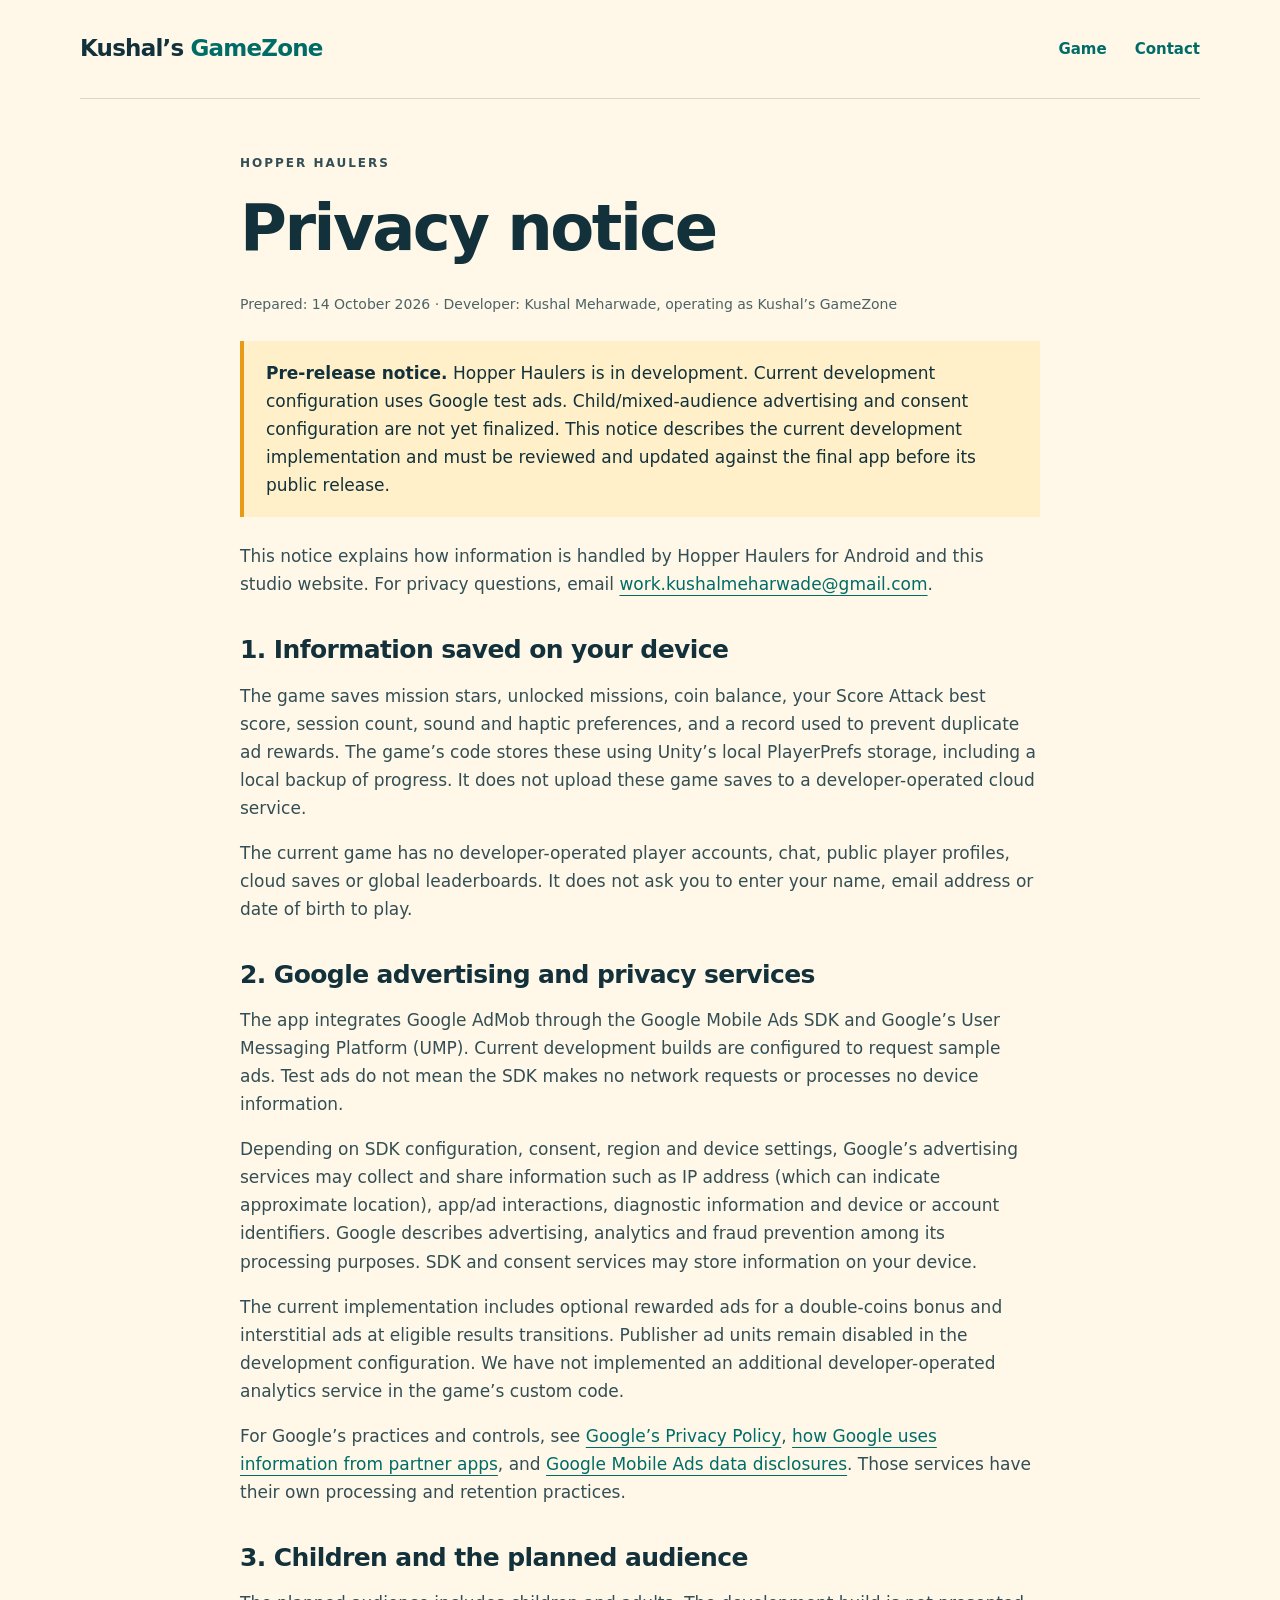
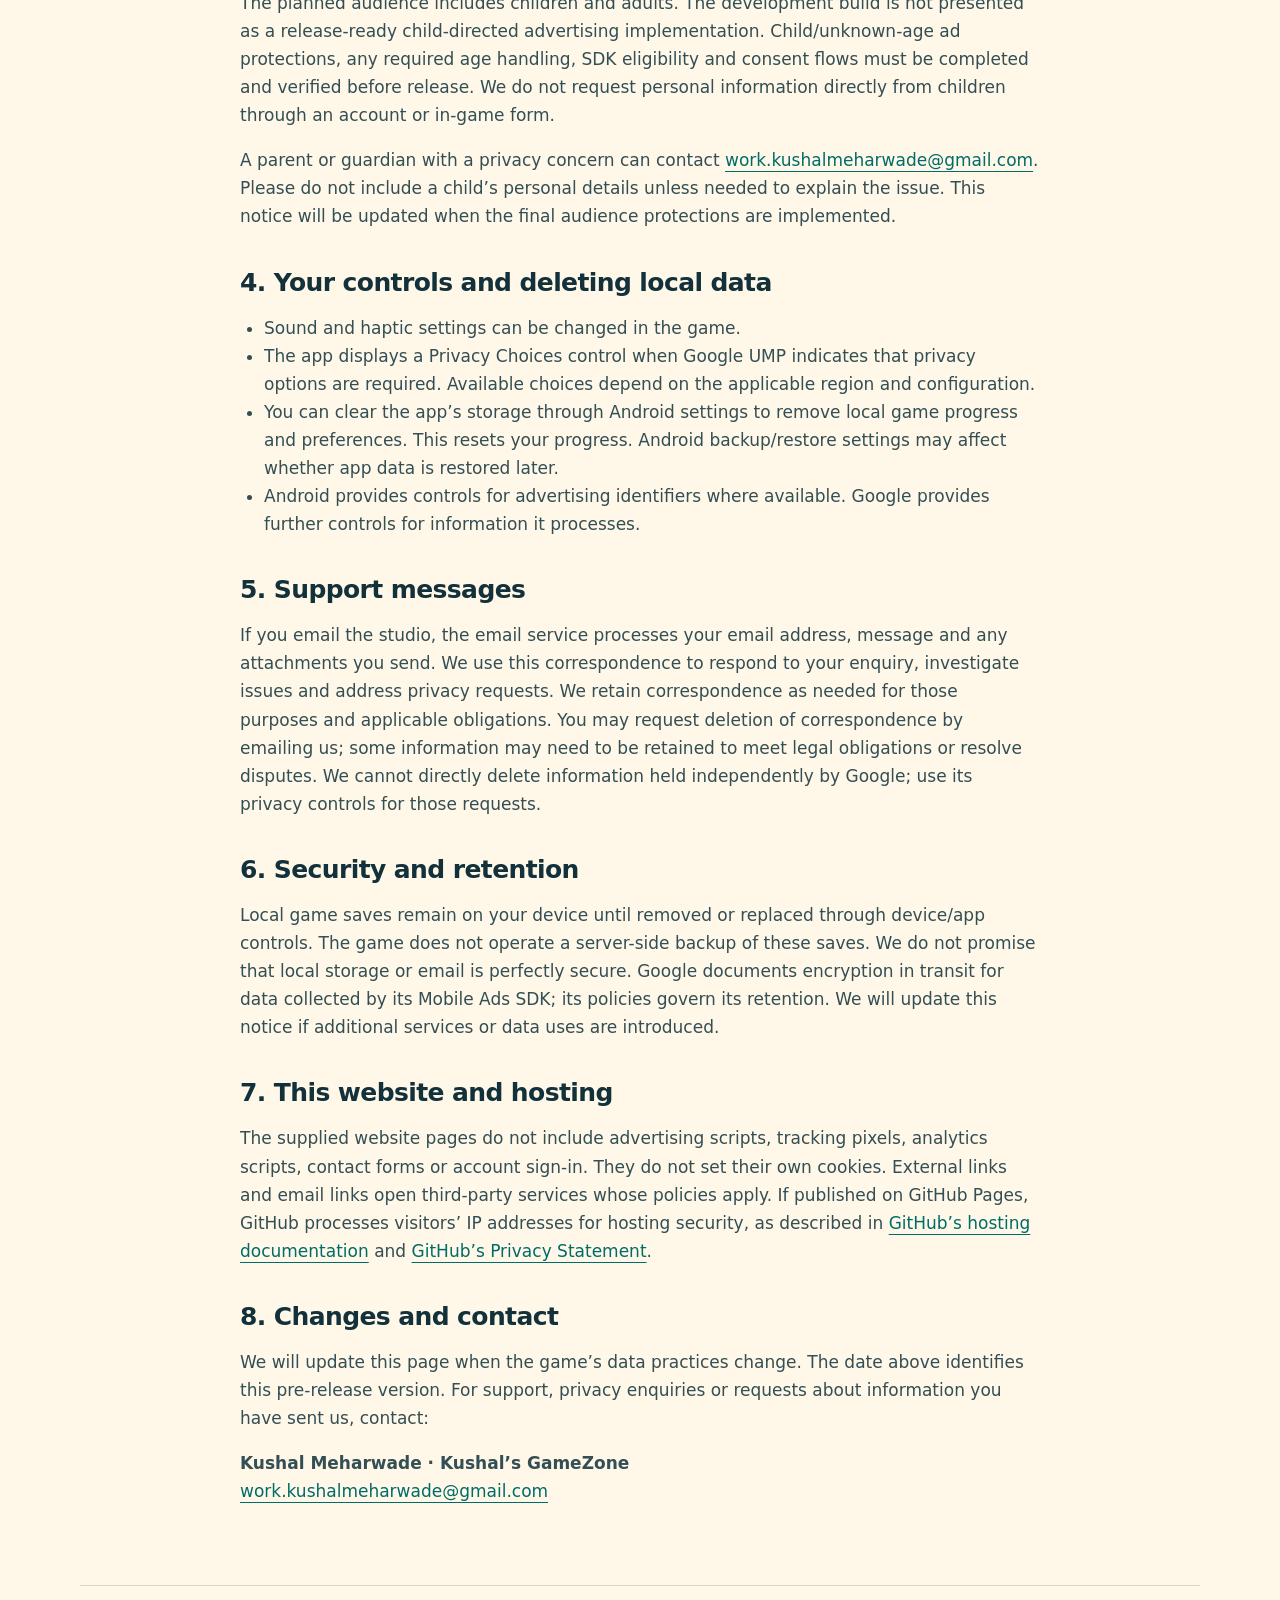
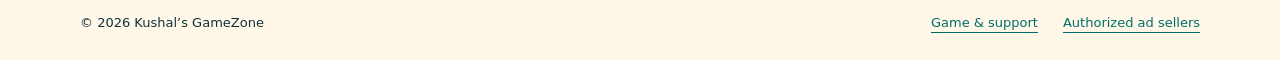
==== privacy.html @ 3ba084a1 "Publish studio website, pre-release privacy notice and app-ads.txt" ====
<!doctype html>
<html lang="en">
<head><meta charset="utf-8"><meta name="viewport" content="width=device-width, initial-scale=1"><title>Hopper Haulers Privacy Notice · Kushal’s GameZone</title><meta name="description" content="Pre-release privacy information for Hopper Haulers by Kushal’s GameZone, including local saves, advertising services and contact details."><link rel="stylesheet" href="styles.css"><link rel="icon" href="hopper-haulers.png"></head>
<body><a class="skip" href="#main">Skip to content</a><header class="site-header wrap"><a class="brand" href="./">Kushal’s <span>GameZone</span></a><nav aria-label="Main navigation"><a href="./">Game</a><a href="mailto:work.kushalmeharwade@gmail.com">Contact</a></nav></header>
<main id="main" class="policy wrap"><p class="eyebrow">Hopper Haulers</p><h1>Privacy notice</h1><p class="meta">Prepared: 14 October 2026 · Developer: Kushal Meharwade, operating as Kushal’s GameZone</p>
<div class="notice"><strong>Pre-release notice.</strong> Hopper Haulers is in development. Current development configuration uses Google test ads. Child/mixed-audience advertising and consent configuration are not yet finalized. This notice describes the current development implementation and must be reviewed and updated against the final app before its public release.</div>
<p>This notice explains how information is handled by Hopper Haulers for Android and this studio website. For privacy questions, email <a href="mailto:work.kushalmeharwade@gmail.com">work.kushalmeharwade@gmail.com</a>.</p>
<h2>1. Information saved on your device</h2><p>The game saves mission stars, unlocked missions, coin balance, your Score Attack best score, session count, sound and haptic preferences, and a record used to prevent duplicate ad rewards. The game’s code stores these using Unity’s local PlayerPrefs storage, including a local backup of progress. It does not upload these game saves to a developer-operated cloud service.</p>
<p>The current game has no developer-operated player accounts, chat, public player profiles, cloud saves or global leaderboards. It does not ask you to enter your name, email address or date of birth to play.</p>
<h2>2. Google advertising and privacy services</h2><p>The app integrates Google AdMob through the Google Mobile Ads SDK and Google’s User Messaging Platform (UMP). Current development builds are configured to request sample ads. Test ads do not mean the SDK makes no network requests or processes no device information.</p>
<p>Depending on SDK configuration, consent, region and device settings, Google’s advertising services may collect and share information such as IP address (which can indicate approximate location), app/ad interactions, diagnostic information and device or account identifiers. Google describes advertising, analytics and fraud prevention among its processing purposes. SDK and consent services may store information on your device.</p>
<p>The current implementation includes optional rewarded ads for a double-coins bonus and interstitial ads at eligible results transitions. Publisher ad units remain disabled in the development configuration. We have not implemented an additional developer-operated analytics service in the game’s custom code.</p>
<p>For Google’s practices and controls, see <a href="https://policies.google.com/privacy">Google’s Privacy Policy</a>, <a href="https://policies.google.com/technologies/partner-sites">how Google uses information from partner apps</a>, and <a href="https://developers.google.com/admob/unity/privacy/play-data-disclosure">Google Mobile Ads data disclosures</a>. Those services have their own processing and retention practices.</p>
<h2>3. Children and the planned audience</h2><p>The planned audience includes children and adults. The development build is not presented as a release-ready child-directed advertising implementation. Child/unknown-age ad protections, any required age handling, SDK eligibility and consent flows must be completed and verified before release. We do not request personal information directly from children through an account or in-game form.</p>
<p>A parent or guardian with a privacy concern can contact <a href="mailto:work.kushalmeharwade@gmail.com">work.kushalmeharwade@gmail.com</a>. Please do not include a child’s personal details unless needed to explain the issue. This notice will be updated when the final audience protections are implemented.</p>
<h2>4. Your controls and deleting local data</h2><ul><li>Sound and haptic settings can be changed in the game.</li><li>The app displays a Privacy Choices control when Google UMP indicates that privacy options are required. Available choices depend on the applicable region and configuration.</li><li>You can clear the app’s storage through Android settings to remove local game progress and preferences. This resets your progress. Android backup/restore settings may affect whether app data is restored later.</li><li>Android provides controls for advertising identifiers where available. Google provides further controls for information it processes.</li></ul>
<h2>5. Support messages</h2><p>If you email the studio, the email service processes your email address, message and any attachments you send. We use this correspondence to respond to your enquiry, investigate issues and address privacy requests. We retain correspondence as needed for those purposes and applicable obligations. You may request deletion of correspondence by emailing us; some information may need to be retained to meet legal obligations or resolve disputes. We cannot directly delete information held independently by Google; use its privacy controls for those requests.</p>
<h2>6. Security and retention</h2><p>Local game saves remain on your device until removed or replaced through device/app controls. The game does not operate a server-side backup of these saves. We do not promise that local storage or email is perfectly secure. Google documents encryption in transit for data collected by its Mobile Ads SDK; its policies govern its retention. We will update this notice if additional services or data uses are introduced.</p>
<h2>7. This website and hosting</h2><p>The supplied website pages do not include advertising scripts, tracking pixels, analytics scripts, contact forms or account sign-in. They do not set their own cookies. External links and email links open third-party services whose policies apply. If published on GitHub Pages, GitHub processes visitors’ IP addresses for hosting security, as described in <a href="https://docs.github.com/en/pages/getting-started-with-github-pages/what-is-github-pages#data-collection">GitHub’s hosting documentation</a> and <a href="https://docs.github.com/en/site-policy/privacy-policies/github-general-privacy-statement">GitHub’s Privacy Statement</a>.</p>
<h2>8. Changes and contact</h2><p>We will update this page when the game’s data practices change. The date above identifies this pre-release version. For support, privacy enquiries or requests about information you have sent us, contact:</p><p><strong>Kushal Meharwade · Kushal’s GameZone</strong><br><a href="mailto:work.kushalmeharwade@gmail.com">work.kushalmeharwade@gmail.com</a></p>
</main><footer class="site-footer wrap"><span>© 2026 Kushal’s GameZone</span><a href="./">Game &amp; support</a><a href="app-ads.txt">Authorized ad sellers</a></footer></body></html>
---- styles.css ----
:root{--paper:#fff8e9;--ink:#12313b;--teal:#006c68;--orange:#e79a16;--line:#d9d7c8;--muted:#4c6366}*{box-sizing:border-box}html{scroll-behavior:smooth;scroll-padding-top:24px}body{margin:0;background:var(--paper);color:var(--ink);font:17px/1.65 system-ui,-apple-system,BlinkMacSystemFont,"Segoe UI",sans-serif}a{color:var(--teal);text-underline-offset:5px}a:focus-visible{outline:3px solid var(--orange);outline-offset:6px}.wrap{width:min(1120px,calc(100% - 64px));margin-inline:auto}.skip{position:absolute;left:16px;top:-90px;z-index:5;background:white;padding:12px}.skip:focus{top:12px}.site-header{display:flex;align-items:center;justify-content:space-between;padding-block:30px;border-bottom:1px solid var(--line);gap:24px}.brand{text-decoration:none;font-size:23px;font-weight:850;color:var(--ink);letter-spacing:-.8px}.brand span{color:var(--teal)}nav{display:flex;gap:28px}nav a{font-size:15px;text-decoration:none;font-weight:650}.hero{display:grid;grid-template-columns:1.1fr 1fr;align-items:center;gap:70px;padding-block:80px 90px}.eyebrow{color:var(--teal);text-transform:uppercase;letter-spacing:2px;font-size:12px;font-weight:800;margin:0 0 20px}h1{font-size:clamp(70px,9vw,122px);line-height:.99;letter-spacing:-7px;margin:0 0 30px;font-weight:900}h1 span{color:var(--teal)}.intro{font-size:21px;max-width:450px}.release{font-size:14px;font-weight:650;color:var(--muted)}.release span{color:var(--orange);margin-right:7px}.actions{display:flex;align-items:center;gap:24px;flex-wrap:wrap;margin-top:28px}.button{display:inline-flex;gap:32px;align-items:center;background:var(--teal);color:white;padding:15px 23px;border-radius:8px;text-decoration:none;font-weight:700}.button:hover{background:#00524f}.text-link{font-weight:700;font-size:15px}.game-art{margin:0;transform:rotate(2deg)}.game-art img{width:100%;height:auto;display:block;border-radius:32px;box-shadow:12px 16px 0 #f2d794;border:3px solid var(--ink)}figcaption{padding-top:30px;font-size:13px;font-weight:850;letter-spacing:1px;text-align:center}figcaption span{display:block;font-weight:450;letter-spacing:0;color:var(--muted)}.game-section{background:#e8efdf;border-block:1px solid #d0decd;padding-block:65px}h2{font-size:clamp(32px,4.5vw,50px);line-height:1.13;letter-spacing:-1.7px;margin:0 0 24px}.features{display:grid;grid-template-columns:repeat(3,1fr);gap:40px;margin-block:44px}.features article{border-top:2px solid #adc4b5;padding-top:18px}.number{color:var(--teal);font-size:13px;font-weight:800}h3{font-size:23px;margin:13px 0 10px}.features p{margin:0;color:#36534f}.small{font-size:13px;color:var(--muted);max-width:650px}.support{display:grid;grid-template-columns:1.5fr 1fr;gap:80px;padding-block:80px}.email{font-size:clamp(15px,2.2vw,22px);font-weight:750;overflow-wrap:anywhere}.support aside{border-left:1px solid var(--line);padding-left:35px;padding-top:6px}.site-footer{border-top:1px solid var(--line);display:flex;gap:25px;align-items:center;padding-block:26px;font-size:13px;flex-wrap:wrap}.site-footer span{margin-right:auto}.policy{max-width:800px;margin:55px auto 80px}.policy h1{font-size:clamp(38px,6vw,64px);letter-spacing:-2.5px;line-height:1.08}.policy h2{font-size:25px;letter-spacing:-.6px;margin:38px 0 12px}.policy p,.policy li{color:#334e54}.notice{background:#fff0c9;border-left:4px solid var(--orange);padding:18px 22px;margin:25px 0}.policy ul{padding-left:24px}.policy .meta{font-size:14px;color:var(--muted)}@media(max-width:760px){.wrap{width:calc(100% - 36px)}.site-header{padding-block:20px;gap:14px}.brand{font-size:19px}nav{gap:17px}.hero{grid-template-columns:1fr;gap:45px;padding-block:44px 60px}h1{letter-spacing:-4px;font-size:84px}.game-art{width:min(90%,400px);margin-inline:auto}.features{grid-template-columns:1fr;gap:28px}.support{grid-template-columns:1fr;gap:32px;padding-block:55px}.support aside{border-left:0;border-top:1px solid var(--line);padding:25px 0 0}.game-section{padding-block:45px}.policy{margin-block:36px 55px}.policy h1{letter-spacing:-1.5px}.site-footer{gap:16px}}@media(prefers-reduced-motion:reduce){html{scroll-behavior:auto}}
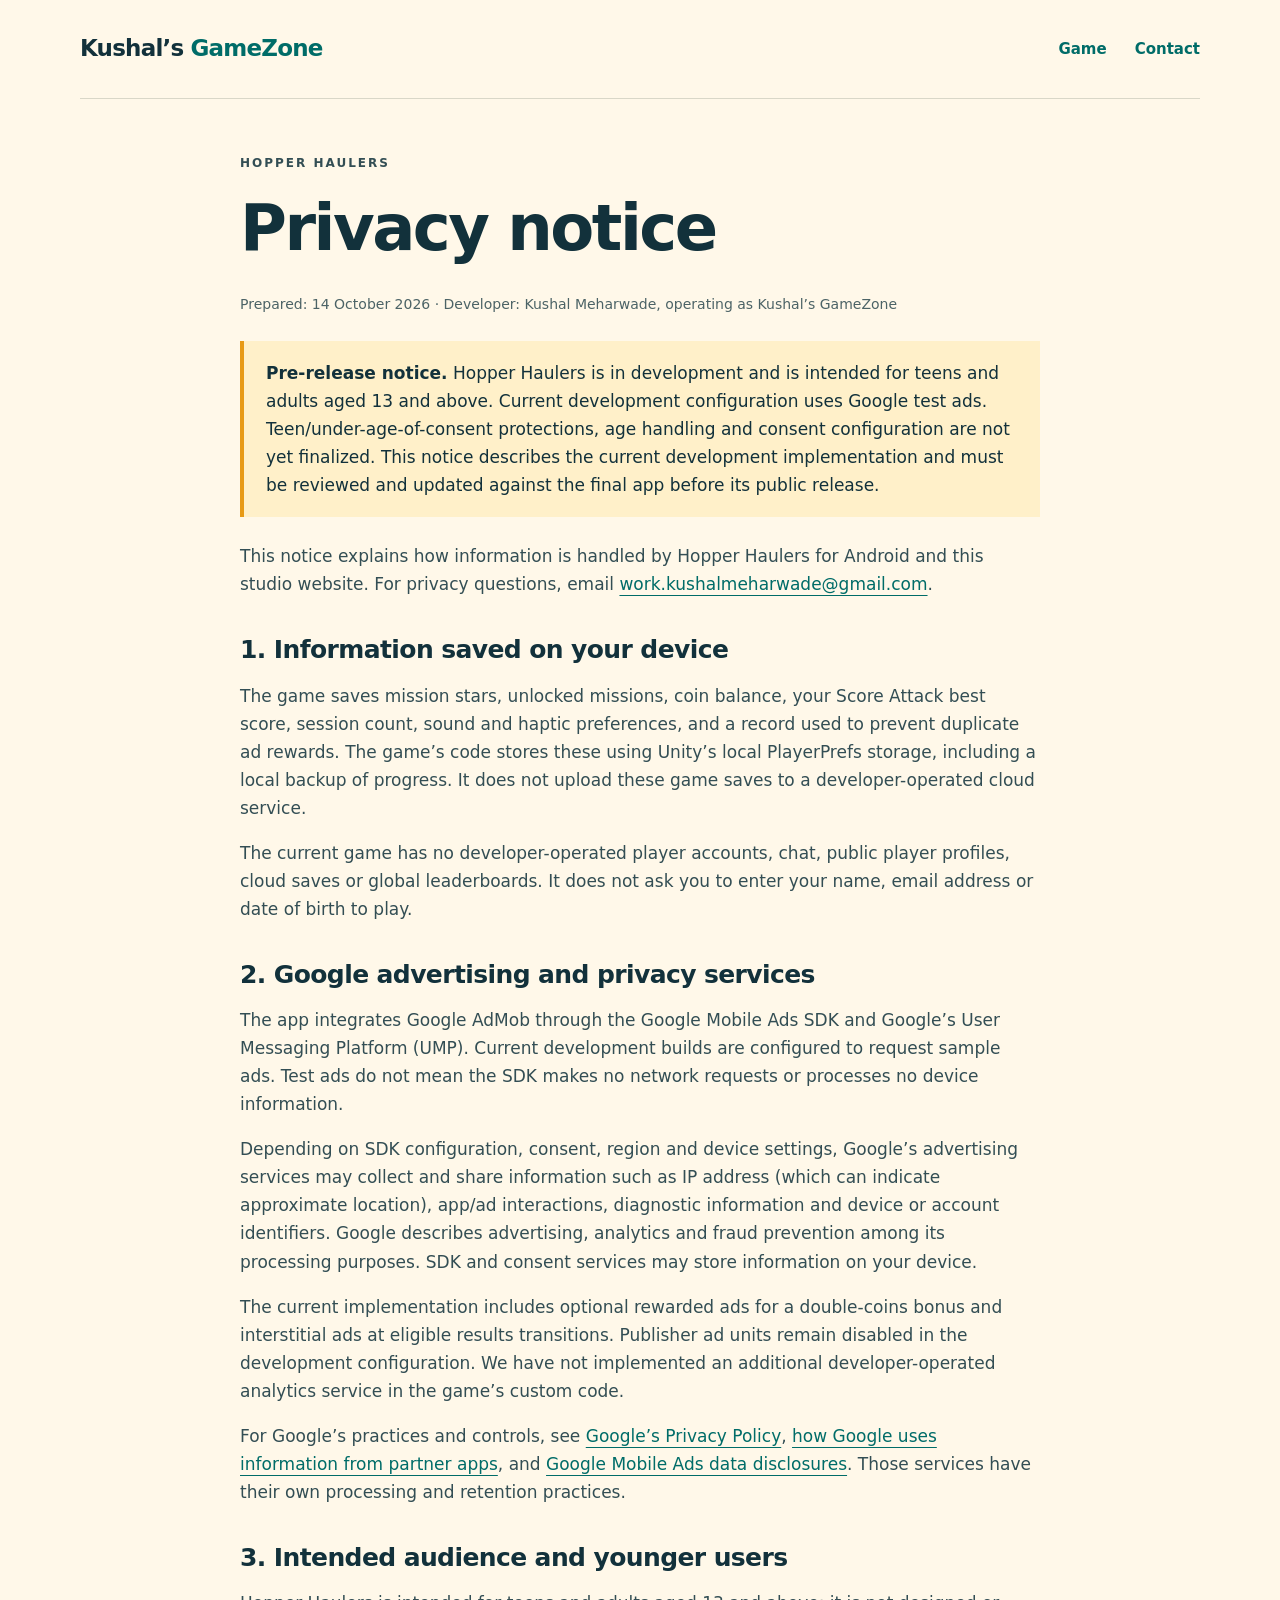
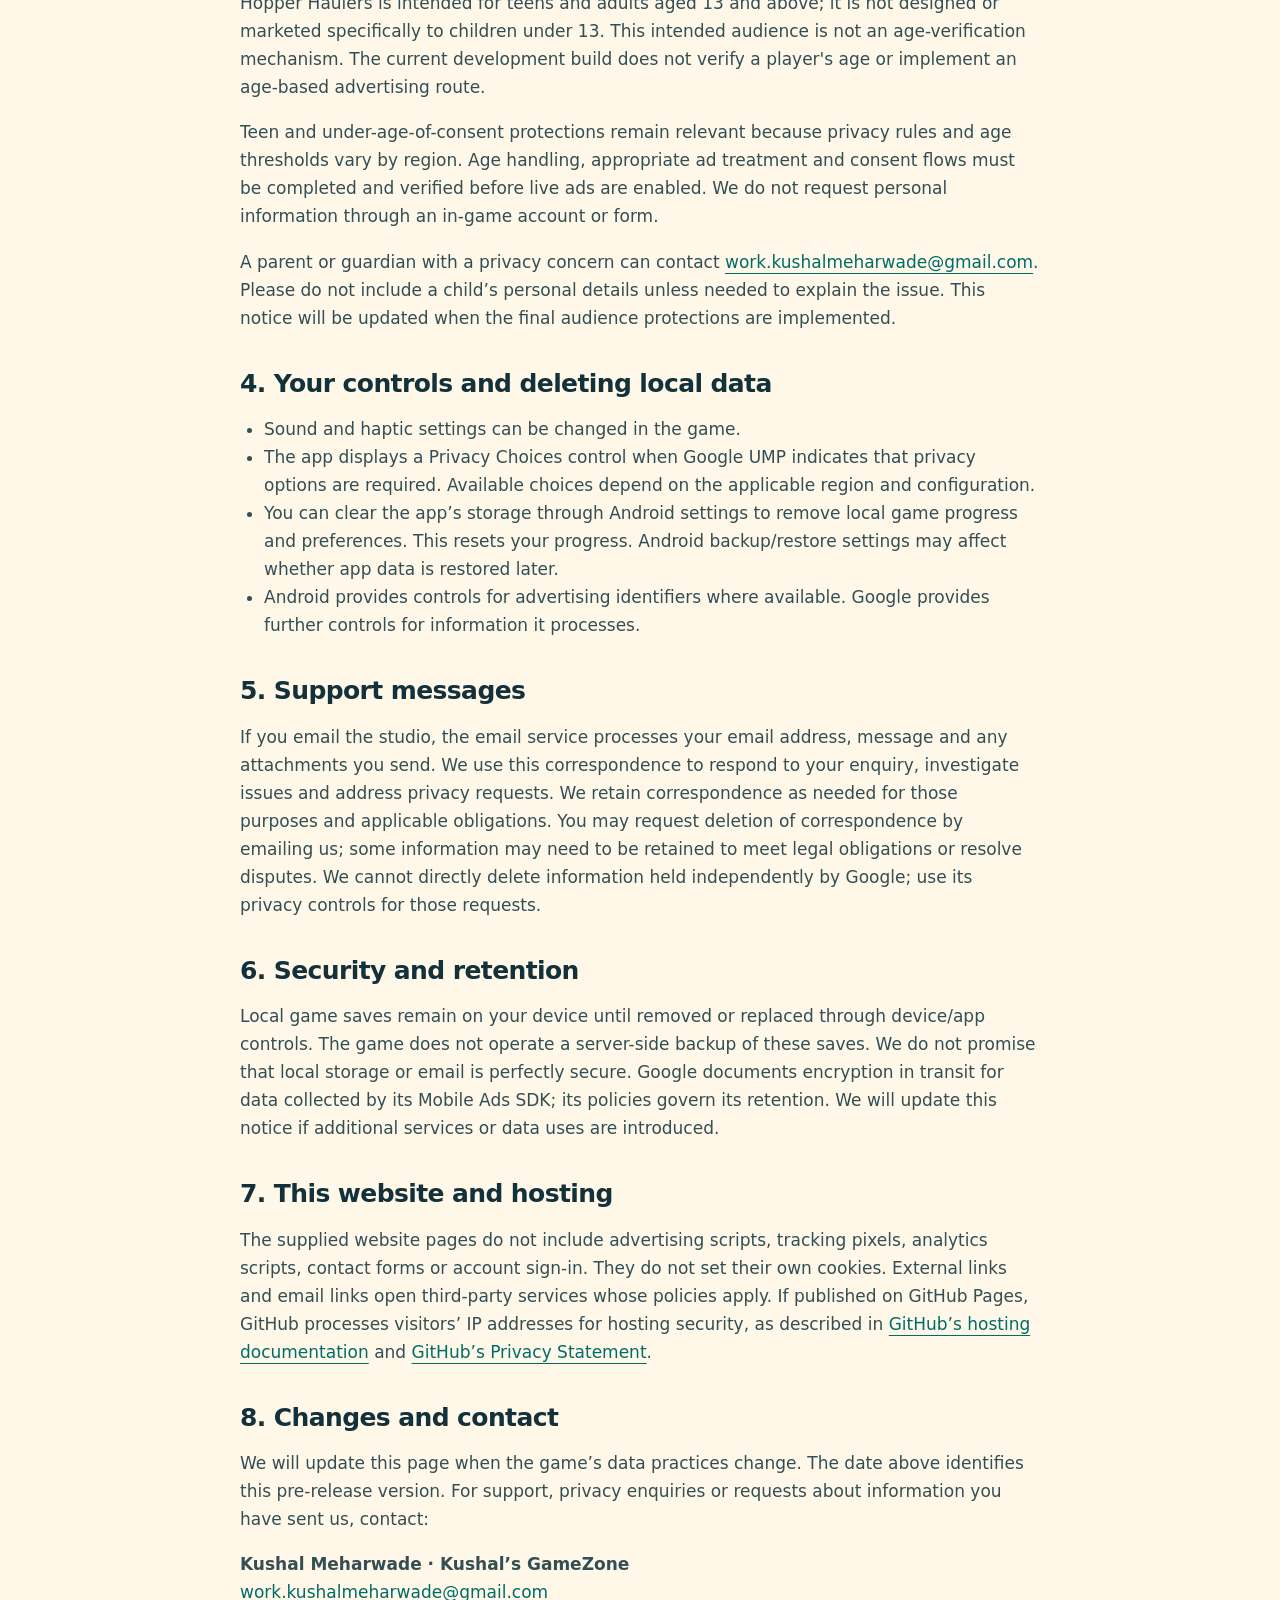
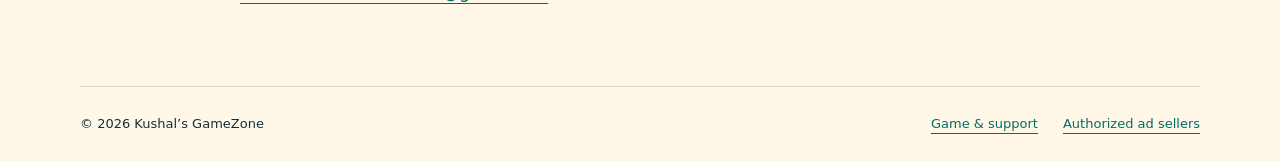
==== commit c3c0b43b: "Align Hopper Haulers audience and privacy notice with 13+ positioning" ====
--- a/privacy.html
+++ b/privacy.html
@@ -3,7 +3,7 @@
 <head><meta charset="utf-8"><meta name="viewport" content="width=device-width, initial-scale=1"><title>Hopper Haulers Privacy Notice · Kushal’s GameZone</title><meta name="description" content="Pre-release privacy information for Hopper Haulers by Kushal’s GameZone, including local saves, advertising services and contact details."><link rel="stylesheet" href="styles.css"><link rel="icon" href="hopper-haulers.png"></head>
 <body><a class="skip" href="#main">Skip to content</a><header class="site-header wrap"><a class="brand" href="./">Kushal’s <span>GameZone</span></a><nav aria-label="Main navigation"><a href="./">Game</a><a href="mailto:work.kushalmeharwade@gmail.com">Contact</a></nav></header>
 <main id="main" class="policy wrap"><p class="eyebrow">Hopper Haulers</p><h1>Privacy notice</h1><p class="meta">Prepared: 14 October 2026 · Developer: Kushal Meharwade, operating as Kushal’s GameZone</p>
-<div class="notice"><strong>Pre-release notice.</strong> Hopper Haulers is in development. Current development configuration uses Google test ads. Child/mixed-audience advertising and consent configuration are not yet finalized. This notice describes the current development implementation and must be reviewed and updated against the final app before its public release.</div>
+<div class="notice"><strong>Pre-release notice.</strong> Hopper Haulers is in development and is intended for teens and adults aged 13 and above. Current development configuration uses Google test ads. Teen/under-age-of-consent protections, age handling and consent configuration are not yet finalized. This notice describes the current development implementation and must be reviewed and updated against the final app before its public release.</div>
 <p>This notice explains how information is handled by Hopper Haulers for Android and this studio website. For privacy questions, email <a href="mailto:work.kushalmeharwade@gmail.com">work.kushalmeharwade@gmail.com</a>.</p>
 <h2>1. Information saved on your device</h2><p>The game saves mission stars, unlocked missions, coin balance, your Score Attack best score, session count, sound and haptic preferences, and a record used to prevent duplicate ad rewards. The game’s code stores these using Unity’s local PlayerPrefs storage, including a local backup of progress. It does not upload these game saves to a developer-operated cloud service.</p>
 <p>The current game has no developer-operated player accounts, chat, public player profiles, cloud saves or global leaderboards. It does not ask you to enter your name, email address or date of birth to play.</p>
@@ -11,7 +11,8 @@
 <p>Depending on SDK configuration, consent, region and device settings, Google’s advertising services may collect and share information such as IP address (which can indicate approximate location), app/ad interactions, diagnostic information and device or account identifiers. Google describes advertising, analytics and fraud prevention among its processing purposes. SDK and consent services may store information on your device.</p>
 <p>The current implementation includes optional rewarded ads for a double-coins bonus and interstitial ads at eligible results transitions. Publisher ad units remain disabled in the development configuration. We have not implemented an additional developer-operated analytics service in the game’s custom code.</p>
 <p>For Google’s practices and controls, see <a href="https://policies.google.com/privacy">Google’s Privacy Policy</a>, <a href="https://policies.google.com/technologies/partner-sites">how Google uses information from partner apps</a>, and <a href="https://developers.google.com/admob/unity/privacy/play-data-disclosure">Google Mobile Ads data disclosures</a>. Those services have their own processing and retention practices.</p>
-<h2>3. Children and the planned audience</h2><p>The planned audience includes children and adults. The development build is not presented as a release-ready child-directed advertising implementation. Child/unknown-age ad protections, any required age handling, SDK eligibility and consent flows must be completed and verified before release. We do not request personal information directly from children through an account or in-game form.</p>
+<h2>3. Intended audience and younger users</h2><p>Hopper Haulers is intended for teens and adults aged 13 and above; it is not designed or marketed specifically to children under 13. This intended audience is not an age-verification mechanism. The current development build does not verify a player's age or implement an age-based advertising route.</p>
+<p>Teen and under-age-of-consent protections remain relevant because privacy rules and age thresholds vary by region. Age handling, appropriate ad treatment and consent flows must be completed and verified before live ads are enabled. We do not request personal information through an in-game account or form.</p>
 <p>A parent or guardian with a privacy concern can contact <a href="mailto:work.kushalmeharwade@gmail.com">work.kushalmeharwade@gmail.com</a>. Please do not include a child’s personal details unless needed to explain the issue. This notice will be updated when the final audience protections are implemented.</p>
 <h2>4. Your controls and deleting local data</h2><ul><li>Sound and haptic settings can be changed in the game.</li><li>The app displays a Privacy Choices control when Google UMP indicates that privacy options are required. Available choices depend on the applicable region and configuration.</li><li>You can clear the app’s storage through Android settings to remove local game progress and preferences. This resets your progress. Android backup/restore settings may affect whether app data is restored later.</li><li>Android provides controls for advertising identifiers where available. Google provides further controls for information it processes.</li></ul>
 <h2>5. Support messages</h2><p>If you email the studio, the email service processes your email address, message and any attachments you send. We use this correspondence to respond to your enquiry, investigate issues and address privacy requests. We retain correspondence as needed for those purposes and applicable obligations. You may request deletion of correspondence by emailing us; some information may need to be retained to meet legal obligations or resolve disputes. We cannot directly delete information held independently by Google; use its privacy controls for those requests.</p>
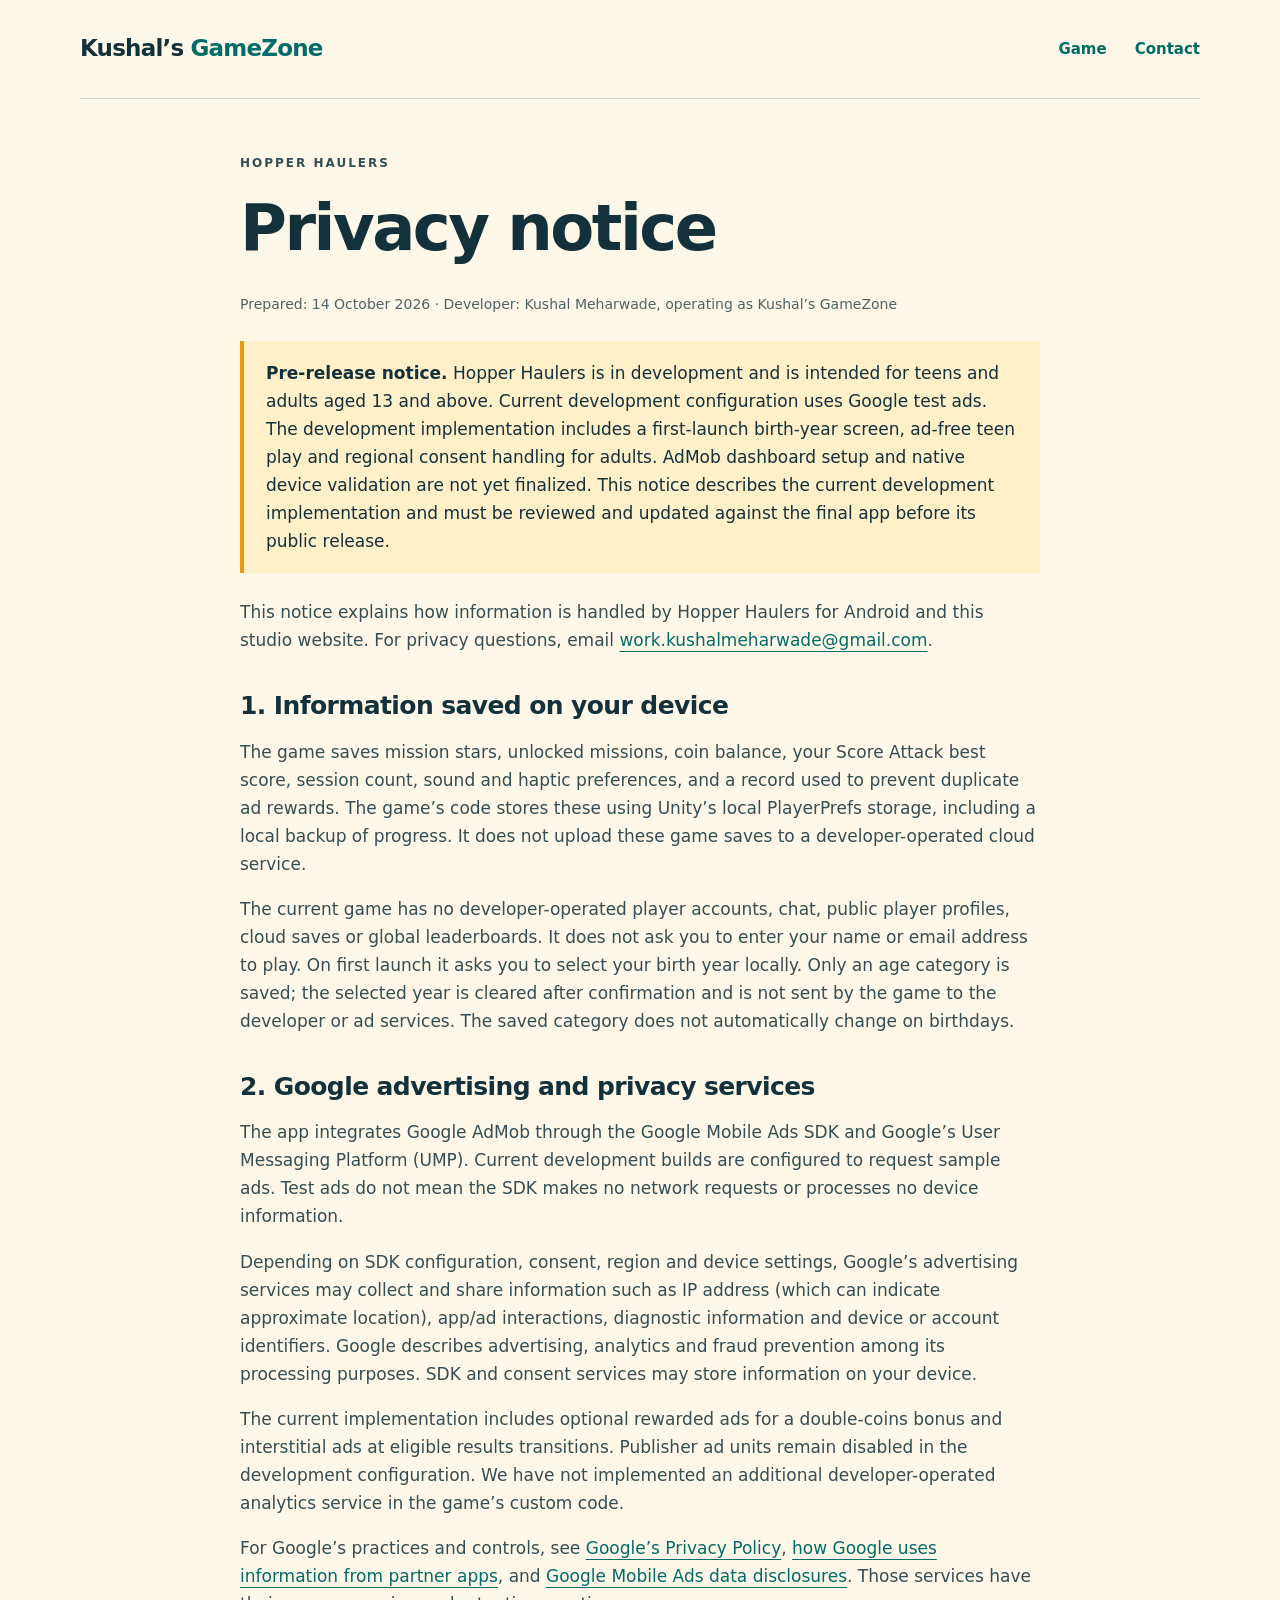
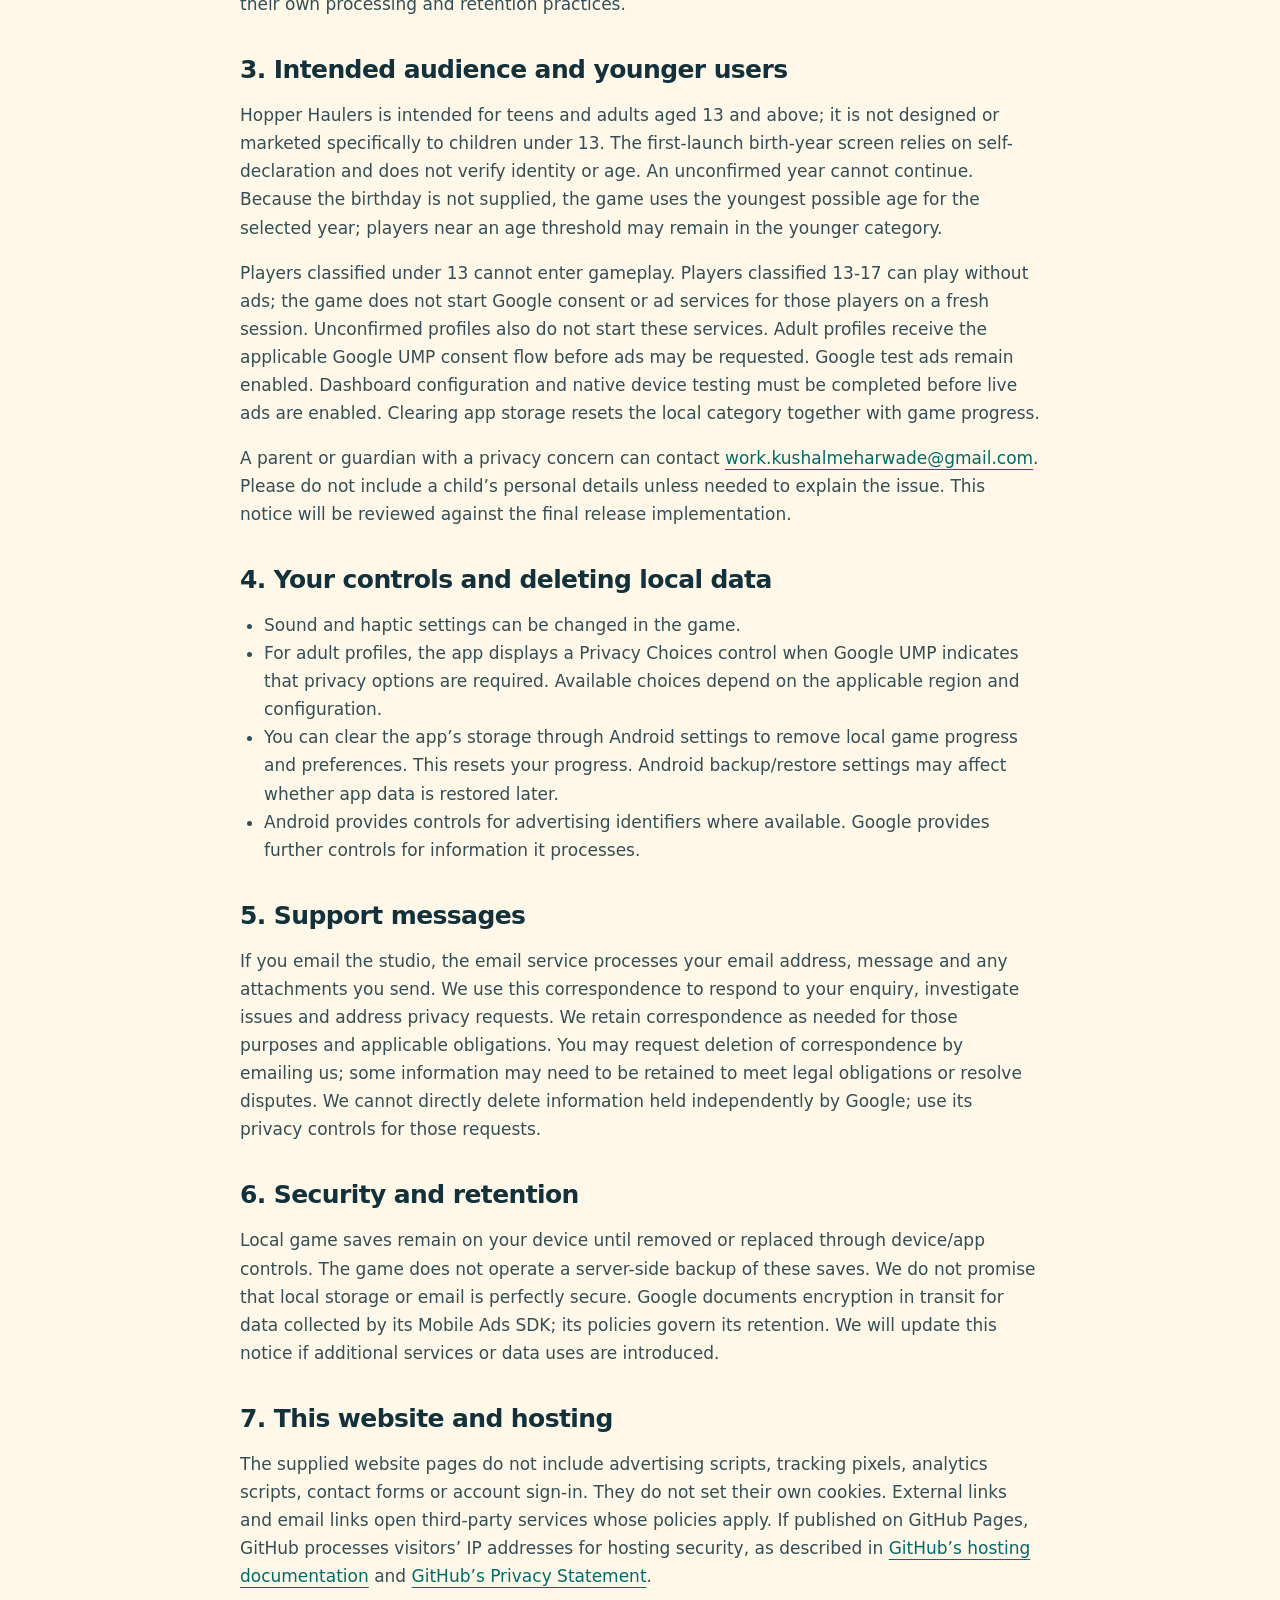
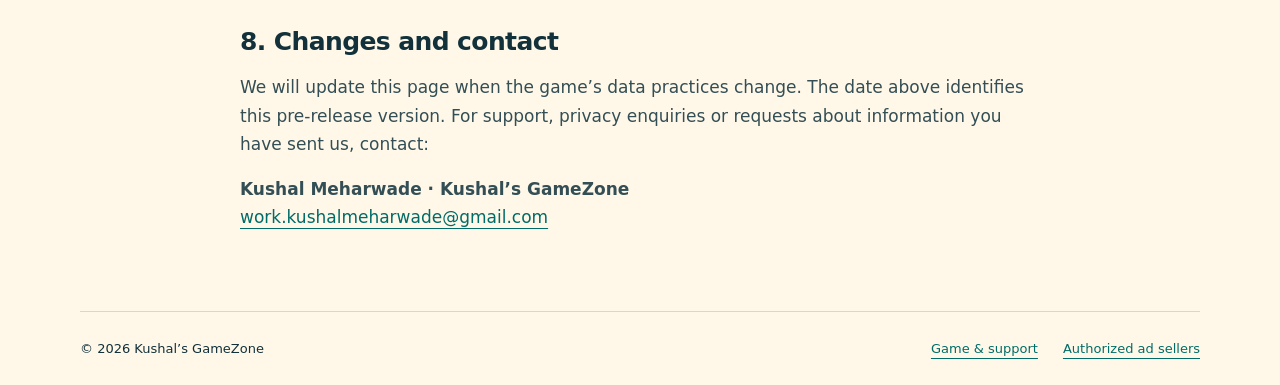
==== commit ec5e948e: "Update privacy notice for birth-year selection and ad-free teen play" ====
--- a/privacy.html
+++ b/privacy.html
@@ -1,22 +1,44 @@
-<!doctype html>
-<html lang="en">
-<head><meta charset="utf-8"><meta name="viewport" content="width=device-width, initial-scale=1"><title>Hopper Haulers Privacy Notice · Kushal’s GameZone</title><meta name="description" content="Pre-release privacy information for Hopper Haulers by Kushal’s GameZone, including local saves, advertising services and contact details."><link rel="stylesheet" href="styles.css"><link rel="icon" href="hopper-haulers.png"></head>
-<body><a class="skip" href="#main">Skip to content</a><header class="site-header wrap"><a class="brand" href="./">Kushal’s <span>GameZone</span></a><nav aria-label="Main navigation"><a href="./">Game</a><a href="mailto:work.kushalmeharwade@gmail.com">Contact</a></nav></header>
-<main id="main" class="policy wrap"><p class="eyebrow">Hopper Haulers</p><h1>Privacy notice</h1><p class="meta">Prepared: 14 October 2026 · Developer: Kushal Meharwade, operating as Kushal’s GameZone</p>
-<div class="notice"><strong>Pre-release notice.</strong> Hopper Haulers is in development and is intended for teens and adults aged 13 and above. Current development configuration uses Google test ads. Teen/under-age-of-consent protections, age handling and consent configuration are not yet finalized. This notice describes the current development implementation and must be reviewed and updated against the final app before its public release.</div>
-<p>This notice explains how information is handled by Hopper Haulers for Android and this studio website. For privacy questions, email <a href="mailto:work.kushalmeharwade@gmail.com">work.kushalmeharwade@gmail.com</a>.</p>
-<h2>1. Information saved on your device</h2><p>The game saves mission stars, unlocked missions, coin balance, your Score Attack best score, session count, sound and haptic preferences, and a record used to prevent duplicate ad rewards. The game’s code stores these using Unity’s local PlayerPrefs storage, including a local backup of progress. It does not upload these game saves to a developer-operated cloud service.</p>
-<p>The current game has no developer-operated player accounts, chat, public player profiles, cloud saves or global leaderboards. It does not ask you to enter your name, email address or date of birth to play.</p>
-<h2>2. Google advertising and privacy services</h2><p>The app integrates Google AdMob through the Google Mobile Ads SDK and Google’s User Messaging Platform (UMP). Current development builds are configured to request sample ads. Test ads do not mean the SDK makes no network requests or processes no device information.</p>
-<p>Depending on SDK configuration, consent, region and device settings, Google’s advertising services may collect and share information such as IP address (which can indicate approximate location), app/ad interactions, diagnostic information and device or account identifiers. Google describes advertising, analytics and fraud prevention among its processing purposes. SDK and consent services may store information on your device.</p>
-<p>The current implementation includes optional rewarded ads for a double-coins bonus and interstitial ads at eligible results transitions. Publisher ad units remain disabled in the development configuration. We have not implemented an additional developer-operated analytics service in the game’s custom code.</p>
-<p>For Google’s practices and controls, see <a href="https://policies.google.com/privacy">Google’s Privacy Policy</a>, <a href="https://policies.google.com/technologies/partner-sites">how Google uses information from partner apps</a>, and <a href="https://developers.google.com/admob/unity/privacy/play-data-disclosure">Google Mobile Ads data disclosures</a>. Those services have their own processing and retention practices.</p>
-<h2>3. Intended audience and younger users</h2><p>Hopper Haulers is intended for teens and adults aged 13 and above; it is not designed or marketed specifically to children under 13. This intended audience is not an age-verification mechanism. The current development build does not verify a player's age or implement an age-based advertising route.</p>
-<p>Teen and under-age-of-consent protections remain relevant because privacy rules and age thresholds vary by region. Age handling, appropriate ad treatment and consent flows must be completed and verified before live ads are enabled. We do not request personal information through an in-game account or form.</p>
-<p>A parent or guardian with a privacy concern can contact <a href="mailto:work.kushalmeharwade@gmail.com">work.kushalmeharwade@gmail.com</a>. Please do not include a child’s personal details unless needed to explain the issue. This notice will be updated when the final audience protections are implemented.</p>
-<h2>4. Your controls and deleting local data</h2><ul><li>Sound and haptic settings can be changed in the game.</li><li>The app displays a Privacy Choices control when Google UMP indicates that privacy options are required. Available choices depend on the applicable region and configuration.</li><li>You can clear the app’s storage through Android settings to remove local game progress and preferences. This resets your progress. Android backup/restore settings may affect whether app data is restored later.</li><li>Android provides controls for advertising identifiers where available. Google provides further controls for information it processes.</li></ul>
-<h2>5. Support messages</h2><p>If you email the studio, the email service processes your email address, message and any attachments you send. We use this correspondence to respond to your enquiry, investigate issues and address privacy requests. We retain correspondence as needed for those purposes and applicable obligations. You may request deletion of correspondence by emailing us; some information may need to be retained to meet legal obligations or resolve disputes. We cannot directly delete information held independently by Google; use its privacy controls for those requests.</p>
-<h2>6. Security and retention</h2><p>Local game saves remain on your device until removed or replaced through device/app controls. The game does not operate a server-side backup of these saves. We do not promise that local storage or email is perfectly secure. Google documents encryption in transit for data collected by its Mobile Ads SDK; its policies govern its retention. We will update this notice if additional services or data uses are introduced.</p>
-<h2>7. This website and hosting</h2><p>The supplied website pages do not include advertising scripts, tracking pixels, analytics scripts, contact forms or account sign-in. They do not set their own cookies. External links and email links open third-party services whose policies apply. If published on GitHub Pages, GitHub processes visitors’ IP addresses for hosting security, as described in <a href="https://docs.github.com/en/pages/getting-started-with-github-pages/what-is-github-pages#data-collection">GitHub’s hosting documentation</a> and <a href="https://docs.github.com/en/site-policy/privacy-policies/github-general-privacy-statement">GitHub’s Privacy Statement</a>.</p>
-<h2>8. Changes and contact</h2><p>We will update this page when the game’s data practices change. The date above identifies this pre-release version. For support, privacy enquiries or requests about information you have sent us, contact:</p><p><strong>Kushal Meharwade · Kushal’s GameZone</strong><br><a href="mailto:work.kushalmeharwade@gmail.com">work.kushalmeharwade@gmail.com</a></p>
-</main><footer class="site-footer wrap"><span>© 2026 Kushal’s GameZone</span><a href="./">Game &amp; support</a><a href="app-ads.txt">Authorized ad sellers</a></footer></body></html>
+<!doctype html>+
+<html lang="en">+
+<head><meta charset="utf-8"><meta name="viewport" content="width=device-width, initial-scale=1"><title>Hopper Haulers Privacy Notice · Kushal’s GameZone</title><meta name="description" content="Pre-release privacy information for Hopper Haulers by Kushal’s GameZone, including local saves, advertising services and contact details."><link rel="stylesheet" href="styles.css"><link rel="icon" href="hopper-haulers.png"></head>+
+<body><a class="skip" href="#main">Skip to content</a><header class="site-header wrap"><a class="brand" href="./">Kushal’s <span>GameZone</span></a><nav aria-label="Main navigation"><a href="./">Game</a><a href="mailto:work.kushalmeharwade@gmail.com">Contact</a></nav></header>+
+<main id="main" class="policy wrap"><p class="eyebrow">Hopper Haulers</p><h1>Privacy notice</h1><p class="meta">Prepared: 14 October 2026 · Developer: Kushal Meharwade, operating as Kushal’s GameZone</p>+
+<div class="notice"><strong>Pre-release notice.</strong> Hopper Haulers is in development and is intended for teens and adults aged 13 and above. Current development configuration uses Google test ads. The development implementation includes a first-launch birth-year screen, ad-free teen play and regional consent handling for adults. AdMob dashboard setup and native device validation are not yet finalized. This notice describes the current development implementation and must be reviewed and updated against the final app before its public release.</div>+
+<p>This notice explains how information is handled by Hopper Haulers for Android and this studio website. For privacy questions, email <a href="mailto:work.kushalmeharwade@gmail.com">work.kushalmeharwade@gmail.com</a>.</p>+
+<h2>1. Information saved on your device</h2><p>The game saves mission stars, unlocked missions, coin balance, your Score Attack best score, session count, sound and haptic preferences, and a record used to prevent duplicate ad rewards. The game’s code stores these using Unity’s local PlayerPrefs storage, including a local backup of progress. It does not upload these game saves to a developer-operated cloud service.</p>+
+<p>The current game has no developer-operated player accounts, chat, public player profiles, cloud saves or global leaderboards. It does not ask you to enter your name or email address to play. On first launch it asks you to select your birth year locally. Only an age category is saved; the selected year is cleared after confirmation and is not sent by the game to the developer or ad services. The saved category does not automatically change on birthdays.</p>+
+<h2>2. Google advertising and privacy services</h2><p>The app integrates Google AdMob through the Google Mobile Ads SDK and Google’s User Messaging Platform (UMP). Current development builds are configured to request sample ads. Test ads do not mean the SDK makes no network requests or processes no device information.</p>+
+<p>Depending on SDK configuration, consent, region and device settings, Google’s advertising services may collect and share information such as IP address (which can indicate approximate location), app/ad interactions, diagnostic information and device or account identifiers. Google describes advertising, analytics and fraud prevention among its processing purposes. SDK and consent services may store information on your device.</p>+
+<p>The current implementation includes optional rewarded ads for a double-coins bonus and interstitial ads at eligible results transitions. Publisher ad units remain disabled in the development configuration. We have not implemented an additional developer-operated analytics service in the game’s custom code.</p>+
+<p>For Google’s practices and controls, see <a href="https://policies.google.com/privacy">Google’s Privacy Policy</a>, <a href="https://policies.google.com/technologies/partner-sites">how Google uses information from partner apps</a>, and <a href="https://developers.google.com/admob/unity/privacy/play-data-disclosure">Google Mobile Ads data disclosures</a>. Those services have their own processing and retention practices.</p>+
+<h2>3. Intended audience and younger users</h2><p>Hopper Haulers is intended for teens and adults aged 13 and above; it is not designed or marketed specifically to children under 13. The first-launch birth-year screen relies on self-declaration and does not verify identity or age. An unconfirmed year cannot continue. Because the birthday is not supplied, the game uses the youngest possible age for the selected year; players near an age threshold may remain in the younger category.</p>+
+<p>Players classified under 13 cannot enter gameplay. Players classified 13-17 can play without ads; the game does not start Google consent or ad services for those players on a fresh session. Unconfirmed profiles also do not start these services. Adult profiles receive the applicable Google UMP consent flow before ads may be requested. Google test ads remain enabled. Dashboard configuration and native device testing must be completed before live ads are enabled. Clearing app storage resets the local category together with game progress.</p>+
+<p>A parent or guardian with a privacy concern can contact <a href="mailto:work.kushalmeharwade@gmail.com">work.kushalmeharwade@gmail.com</a>. Please do not include a child’s personal details unless needed to explain the issue. This notice will be reviewed against the final release implementation.</p>+
+<h2>4. Your controls and deleting local data</h2><ul><li>Sound and haptic settings can be changed in the game.</li><li>For adult profiles, the app displays a Privacy Choices control when Google UMP indicates that privacy options are required. Available choices depend on the applicable region and configuration.</li><li>You can clear the app’s storage through Android settings to remove local game progress and preferences. This resets your progress. Android backup/restore settings may affect whether app data is restored later.</li><li>Android provides controls for advertising identifiers where available. Google provides further controls for information it processes.</li></ul>+
+<h2>5. Support messages</h2><p>If you email the studio, the email service processes your email address, message and any attachments you send. We use this correspondence to respond to your enquiry, investigate issues and address privacy requests. We retain correspondence as needed for those purposes and applicable obligations. You may request deletion of correspondence by emailing us; some information may need to be retained to meet legal obligations or resolve disputes. We cannot directly delete information held independently by Google; use its privacy controls for those requests.</p>+
+<h2>6. Security and retention</h2><p>Local game saves remain on your device until removed or replaced through device/app controls. The game does not operate a server-side backup of these saves. We do not promise that local storage or email is perfectly secure. Google documents encryption in transit for data collected by its Mobile Ads SDK; its policies govern its retention. We will update this notice if additional services or data uses are introduced.</p>+
+<h2>7. This website and hosting</h2><p>The supplied website pages do not include advertising scripts, tracking pixels, analytics scripts, contact forms or account sign-in. They do not set their own cookies. External links and email links open third-party services whose policies apply. If published on GitHub Pages, GitHub processes visitors’ IP addresses for hosting security, as described in <a href="https://docs.github.com/en/pages/getting-started-with-github-pages/what-is-github-pages#data-collection">GitHub’s hosting documentation</a> and <a href="https://docs.github.com/en/site-policy/privacy-policies/github-general-privacy-statement">GitHub’s Privacy Statement</a>.</p>+
+<h2>8. Changes and contact</h2><p>We will update this page when the game’s data practices change. The date above identifies this pre-release version. For support, privacy enquiries or requests about information you have sent us, contact:</p><p><strong>Kushal Meharwade · Kushal’s GameZone</strong><br><a href="mailto:work.kushalmeharwade@gmail.com">work.kushalmeharwade@gmail.com</a></p>+
+</main><footer class="site-footer wrap"><span>© 2026 Kushal’s GameZone</span><a href="./">Game &amp; support</a><a href="app-ads.txt">Authorized ad sellers</a></footer></body></html>+
